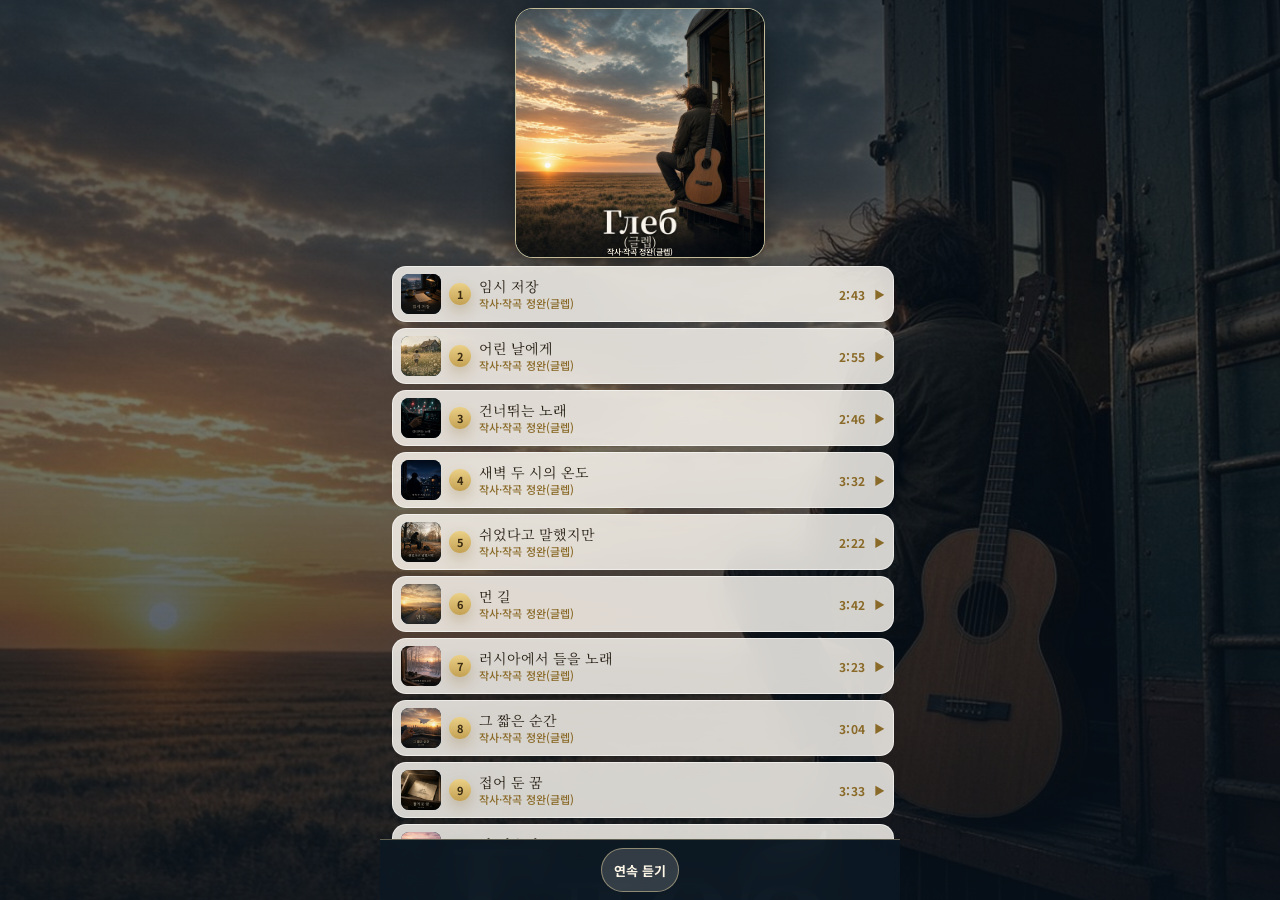
==== songs.html @ 24383b7c "재생을 시작하면 고정 표지가 1.5배로 커지게 함 곡을 누르면 표지와 그 위의 만든 이 글자가 함께 커지고, 멈추면 원래 크기로 돌아간다. 화면 폭의 92%를 넘지 않으며 목록은 " ====
<!DOCTYPE html>
<html lang="ko">
<head>
<meta charset="UTF-8">
<meta name="viewport" content="width=device-width, initial-scale=1.0, viewport-fit=cover">
<link rel="manifest" href="manifest.webmanifest?v=3">
<meta name="theme-color" content="#12344A">
<link rel="icon" href="favicon.ico?v=3" sizes="any">
<link rel="icon" type="image/png" sizes="32x32" href="favicon-32.png?v=3">
<link rel="apple-touch-icon" sizes="180x180" href="apple-touch-icon.png?v=3">
<meta name="apple-mobile-web-app-capable" content="yes">
<meta name="apple-mobile-web-app-status-bar-style" content="black">
<meta name="apple-mobile-web-app-title" content="글렙 노래">
<title>글렙의 노래</title>
<link rel="preconnect" href="https://fonts.googleapis.com">
<link rel="preconnect" href="https://fonts.gstatic.com" crossorigin>
<link href="https://fonts.googleapis.com/css2?family=Playfair+Display:ital,wght@0,500;1,400&family=Noto+Serif+KR:wght@500;600&family=Noto+Sans+KR:wght@400;500;700&family=PT+Serif:ital,wght@0,400;0,700;1,400&display=swap" rel="stylesheet">
<link rel="stylesheet" href="styles.css">
</head>
<body class="songs">
<div class="app">
  <section class="stage" id="stage">
    <div class="stage-art">
      <img id="stageArt" src="covers/album.jpg" alt="글렙의 노래 표지">
      <p class="stage-credit" id="stageCredit">작사·작곡 정완(글렙)</p>
    </div>
  </section>
  <div class="list-pane">
    <div class="list-scroll" id="listScroll">
      <div id="songList" class="song-list"></div>
    </div>
    <div class="list-track" id="listTrack" aria-hidden="true"><div class="list-thumb" id="listThumb"></div></div>
  </div>
  <div class="dock" id="dock">
  <div class="dock-inner">
    <div class="dock-row">
      <img class="dock-art" id="dockArt" alt="">
      <p class="dock-title" id="dockTitle"></p>
    </div>
    <p class="playall-status" id="playAllStatus" aria-live="polite"></p>
    <label class="times"><span id="timeNow">0:00</span><span id="timeTotal">0:00</span></label>
    <input class="seek" id="seek" type="range" min="0" max="1000" value="0" aria-label="재생 위치">
    <div class="transport">
      <button type="button" id="playPrev">이전</button>
      <button type="button" id="playPause">일시정지</button>
      <button type="button" id="playNext">다음</button>
      <button type="button" id="playAll" aria-pressed="false"><span id="playAllLabel">연속 듣기</span></button>
    </div>
  </div>
</div>
</div>
<audio id="player" preload="auto" playsinline></audio>
<script src="songs.js"></script>
<script>
const root = document.getElementById("songList");
const player = document.getElementById("player");
const playAll = document.getElementById("playAll");
const playAllLabel = document.getElementById("playAllLabel");
const playAllStatus = document.getElementById("playAllStatus");
const playPrev = document.getElementById("playPrev");
const playNext = document.getElementById("playNext");
const songs = (typeof SONGS !== "undefined" && Array.isArray(SONGS)) ? SONGS : [];
const FADE_MS = 900;
const GAP_MS = 3000;
const cards = [];
let playlist = false;
let cursor = -1;
let phase = "idle";
let fadeFrame = 0;
let gapTimer = 0;
let userPaused = false;

function pageHidden() {
  return document.hidden || document.visibilityState === "hidden";
}

function clearGapTimer() {
  if (gapTimer) {
    clearTimeout(gapTimer);
    gapTimer = 0;
  }
}

const listScroll = document.getElementById("listScroll");
const listTrack = document.getElementById("listTrack");
const listThumb = document.getElementById("listThumb");
let thumbDrag = null;

function revealRow(card) {
  const pane = listScroll.getBoundingClientRect();
  const row = card.getBoundingClientRect();
  if (row.top < pane.top) listScroll.scrollTop -= pane.top - row.top;
  else if (row.bottom > pane.bottom) listScroll.scrollTop += row.bottom - pane.bottom;
  updateListThumb();
}

function updateListThumb() {
  const trackH = listTrack.clientHeight;
  const scrollH = listScroll.scrollHeight;
  const viewH = listScroll.clientHeight;
  if (trackH <= 0) return;
  if (scrollH <= viewH + 1) {
    listThumb.style.height = trackH + "px";
    listThumb.style.transform = "translateY(0)";
    return;
  }
  const thumbH = Math.max(22, Math.round(trackH * viewH / scrollH));
  const maxTop = Math.max(0, trackH - thumbH);
  const top = maxTop * (listScroll.scrollTop / (scrollH - viewH));
  listThumb.style.height = thumbH + "px";
  listThumb.style.transform = "translateY(" + top + "px)";
}

function queueThumb() {
  requestAnimationFrame(updateListThumb);
}

function scrollFromPointer(e) {
  const track = listTrack.getBoundingClientRect();
  const thumbH = listThumb.getBoundingClientRect().height;
  const maxTop = Math.max(1, track.height - thumbH);
  const y = e.clientY - track.top - thumbDrag.offset;
  const ratio = Math.min(1, Math.max(0, y / maxTop));
  listScroll.scrollTop = ratio * (listScroll.scrollHeight - listScroll.clientHeight);
}

listScroll.addEventListener("scroll", updateListThumb, { passive: true });
window.addEventListener("resize", updateListThumb);
if (window.ResizeObserver) new ResizeObserver(updateListThumb).observe(listScroll);
listTrack.addEventListener("pointerdown", (e) => {
  const thumb = listThumb.getBoundingClientRect();
  const onThumb = e.clientY >= thumb.top && e.clientY <= thumb.bottom;
  thumbDrag = { offset: onThumb ? e.clientY - thumb.top : thumb.height / 2 };
  listTrack.setPointerCapture(e.pointerId);
  scrollFromPointer(e);
});
listTrack.addEventListener("pointermove", (e) => {
  if (thumbDrag) scrollFromPointer(e);
});
listTrack.addEventListener("pointerup", () => { thumbDrag = null; });
listTrack.addEventListener("pointercancel", () => { thumbDrag = null; });

function showCover(card) {
  const art = document.getElementById("stageArt");
  const dockArt = document.getElementById("dockArt");
  if (!card) {
    document.body.classList.remove("playing");
    if (art.getAttribute("src") !== "covers/album.jpg") art.src = "covers/album.jpg";
    art.alt = "글렙의 노래 표지";
    dockArt.removeAttribute("src");
    document.getElementById("dockTitle").textContent = "";
    document.getElementById("stageCredit").textContent = (typeof DEFAULT_CREDIT === "string" && DEFAULT_CREDIT) ? DEFAULT_CREDIT : "작사·작곡 정완(글렙)";
    queueThumb();
    return;
  }
  document.body.classList.add("playing");
  if (art.getAttribute("src") !== card.dataset.cover) {
    art.src = card.dataset.cover;
    dockArt.src = card.dataset.cover;
  }
  art.alt = card.dataset.title + " 표지";
  dockArt.alt = "";
  document.getElementById("dockTitle").textContent = card.dataset.title;
  document.getElementById("stageCredit").textContent = card.dataset.credit || "";
  queueThumb();
}

function setCurrent(card) {
  cards.forEach((item) => {
    const on = item === card;
    item.classList.toggle("current", on);
    const cue = item.querySelector(".song-cue");
    cue.textContent = on ? "❚❚" : "▶";
    if (on) item.setAttribute("aria-current", "true");
    else item.removeAttribute("aria-current");
  });
  showCover(card);
}

function updateTransport() {
  const pauseBtn = document.getElementById("playPause");
  if (pauseBtn) pauseBtn.textContent = player.paused ? "재생" : "일시정지";
  if (!playlist || cursor < 0) {
    playAllLabel.textContent = "연속 듣기";
    playAll.setAttribute("aria-pressed", "false");
    if (cursor < 0 && playAllStatus.textContent !== "끝까지 들었습니다") playAllStatus.textContent = "";
    playPrev.disabled = true;
    playNext.disabled = true;
    return;
  }
  playAllLabel.textContent = "정지";
  playAll.setAttribute("aria-pressed", "true");
  playAllStatus.textContent = phase === "gap" ? "쉬는 중" : "";
  playPrev.disabled = cursor <= 0;
  playNext.disabled = cursor >= cards.length - 1;
}

function artworkUrl(path) {
  return new URL(path, location.href).href;
}

function updateSession() {
  if (!("mediaSession" in navigator) || typeof MediaMetadata === "undefined") return;
  const card = cursor >= 0 ? cards[cursor] : null;
  if (!card) {
    navigator.mediaSession.metadata = null;
    navigator.mediaSession.playbackState = "none";
    return;
  }
  navigator.mediaSession.metadata = new MediaMetadata({
    title: card.dataset.title,
    artist: "정완(글렙)",
    album: "글렙의 노래",
    artwork: [
      { src: artworkUrl(card.dataset.cover), sizes: "1024x1024", type: "image/jpeg" },
    ],
  });
  navigator.mediaSession.playbackState = player.paused ? "paused" : "playing";
  if (phase === "song" && Number.isFinite(player.duration) && player.duration > 0) {
    try {
      navigator.mediaSession.setPositionState({
        duration: player.duration,
        playbackRate: player.playbackRate || 1,
        position: Math.min(player.currentTime || 0, player.duration),
      });
    } catch (e) {}
  }
}

function fadeIn() {
  cancelAnimationFrame(fadeFrame);
  player.volume = 1;
  if (pageHidden()) return;
  const start = performance.now();
  const step = (now) => {
    if (pageHidden()) {
      player.volume = 1;
      return;
    }
    const t = (now - start) / FADE_MS;
    if (!(t >= 0) || t >= 1) {
      player.volume = 1;
      return;
    }
    player.volume = t;
    fadeFrame = requestAnimationFrame(step);
  };
  fadeFrame = requestAnimationFrame(step);
}

function stopPlayback() {
  clearGapTimer();
  cancelAnimationFrame(fadeFrame);
  phase = "idle";
  playlist = false;
  cursor = -1;
  player.pause();
  player.removeAttribute("src");
  setCurrent(null);
  updateTransport();
  updateSession();
}

function finishPlaylist() {
  clearGapTimer();
  cancelAnimationFrame(fadeFrame);
  phase = "idle";
  playlist = false;
  player.pause();
  player.removeAttribute("src");
  setCurrent(null);
  playAllLabel.textContent = "연속 듣기";
  playAll.setAttribute("aria-pressed", "false");
  playAllStatus.textContent = "끝까지 들었습니다";
  playPrev.disabled = true;
  playNext.disabled = true;
  cursor = -1;
  updateSession();
}

function playAudio() {
  const pending = player.play();
  const after = (failed) => {
    updateTransport();
    updateSession();
    if (failed && playlist && cursor >= 0 && cards[cursor]) {
      playAllStatus.textContent = (cursor + 1) + " / " + cards.length + " · " + cards[cursor].dataset.title + " · 재생되지 않았습니다";
    }
  };
  const retry = () => {
    const again = player.play();
    if (again && typeof again.then === "function") {
      again.then(() => after(false)).catch(() => after(true));
    } else {
      after(!again);
    }
  };
  if (pending && typeof pending.then === "function") {
    pending.then(() => after(false)).catch(retry);
  } else {
    after(false);
  }
}

function startSong(index, fade) {
  clearGapTimer();
  if (index < 0 || index >= cards.length) {
    finishPlaylist();
    return;
  }
  playlist = true;
  userPaused = false;
  cursor = index;
  phase = "song";
  cancelAnimationFrame(fadeFrame);
  player.volume = 1;
  player.src = cards[index].dataset.audio;
  playAudio();
  if (fade && !pageHidden()) fadeIn();
  setCurrent(cards[index]);
  updateTransport();
  updateSession();
  if (!pageHidden()) revealRow(cards[index]);
}

function scheduleNext() {
  clearGapTimer();
  if (!playlist || cursor + 1 >= cards.length) {
    finishPlaylist();
    return;
  }
  if (pageHidden()) {
    startSong(cursor + 1, false);
    return;
  }
  phase = "gap";
  updateTransport();
  updateSession();
  gapTimer = setTimeout(() => {
    gapTimer = 0;
    if (phase !== "gap" || !playlist) return;
    startSong(cursor + 1, true);
  }, GAP_MS);
}

player.addEventListener("ended", () => {
  if (phase !== "song") return;
  scheduleNext();
});
document.addEventListener("visibilitychange", () => {
  if (!playlist || phase !== "gap") return;
  clearGapTimer();
  startSong(cursor + 1, !pageHidden());
});
player.addEventListener("play", updateSession);
player.addEventListener("pause", updateSession);
player.addEventListener("timeupdate", () => {
  if (phase === "song") updateSession();
});

if ("mediaSession" in navigator) {
  const bind = (name, fn) => {
    try { navigator.mediaSession.setActionHandler(name, fn); } catch (e) {}
  };
  bind("play", () => {
    userPaused = false;
    playAudio();
  });
  bind("pause", () => {
    userPaused = true;
    player.pause();
    updateSession();
  });
  bind("previoustrack", () => {
    if (cursor > 0) startSong(cursor - 1, false);
    else if (cursor === 0) startSong(0, false);
  });
  bind("nexttrack", () => {
    if (cursor + 1 < cards.length) startSong(cursor + 1, false);
  });
}

if (!songs.length) {
  const empty = document.createElement("p");
  empty.className = "song-empty";
  empty.textContent = "아직 등록된 노래가 없습니다.";
  root.appendChild(empty);
  playAll.disabled = true;
} else {
  let shown = 0;
  songs.forEach((song) => {
    const title = song && song.title ? String(song.title) : "";
    const audio = song && typeof song.audio === "string" ? song.audio.trim() : "";
    const cover = song && typeof song.cover === "string" ? song.cover.trim() : "";
    const duration = song && song.duration ? String(song.duration) : "";
    const credit = (song && song.credit ? String(song.credit) : (typeof DEFAULT_CREDIT === "string" ? DEFAULT_CREDIT : "")).trim();
    if (!title || !audio) return;
    shown += 1;

    const card = document.createElement("article");
    card.className = "song-card";
    card.dataset.audio = audio;
    card.dataset.cover = cover;
    card.dataset.title = title;
    card.dataset.credit = credit;

    const button = document.createElement("button");
    button.type = "button";
    button.className = "song-item";

    const thumb = document.createElement("img");
    thumb.className = "song-thumb";
    thumb.alt = "";
    thumb.src = cover;

    const num = document.createElement("span");
    num.className = "song-num";
    num.textContent = String(shown);

    const name = document.createElement("span");
    name.className = "song-title";
    const nameText = document.createElement("span");
    nameText.className = "song-name";
    nameText.textContent = title;
    name.append(nameText);
    if (credit) {
      const creditEl = document.createElement("span");
      creditEl.className = "song-credit";
      creditEl.textContent = credit;
      name.append(creditEl);
    }
    const live = document.createElement("span");
    live.className = "song-live";
    live.textContent = "재생 중";
    live.hidden = true;
    name.append(live);
    button.append(thumb, num, name);
    if (duration) {
      const dur = document.createElement("span");
      dur.className = "song-dur";
      dur.textContent = duration;
      button.append(dur);
    }
    const cue = document.createElement("span");
    cue.className = "song-cue";
    cue.setAttribute("aria-hidden", "true");
    cue.textContent = "▶";
    button.append(cue);

    button.addEventListener("click", () => {
      const index = cards.indexOf(card);
      if (playlist && cursor === index) {
        stopPlayback();
        return;
      }
      startSong(index, false);
    });

    card.append(button);
    cards.push(card);
    root.appendChild(card);
  });
  if (!cards.length) playAll.disabled = true;
}

playAll.addEventListener("click", () => {
  if (playlist) stopPlayback();
  else startSong(0, false);
});
playPrev.addEventListener("click", () => {
  if (cursor > 0) startSong(cursor - 1, false);
});
playNext.addEventListener("click", () => {
  if (cursor + 1 < cards.length) startSong(cursor + 1, false);
});
const playPause = document.getElementById("playPause");
const seek = document.getElementById("seek");
const timeNow = document.getElementById("timeNow");
const timeTotal = document.getElementById("timeTotal");
let seeking = false;
function fmt(sec) {
  if (!Number.isFinite(sec) || sec < 0) sec = 0;
  const m = Math.floor(sec / 60);
  const s = Math.floor(sec % 60);
  return m + ":" + String(s).padStart(2, "0");
}
playPause.addEventListener("click", () => {
  if (cursor < 0) return;
  if (userPaused || (player.paused && phase === "song")) {
    userPaused = false;
    if (phase === "gap") scheduleNext();
    else playAudio();
    return;
  }
  userPaused = true;
  clearGapTimer();
  if (phase === "song") player.pause();
  updateSession();
  updateTransport();
});
seek.addEventListener("pointerdown", () => { seeking = true; });
seek.addEventListener("pointerup", () => { seeking = false; });
seek.addEventListener("change", () => {
  seeking = false;
  if (phase !== "song" || !Number.isFinite(player.duration)) return;
  player.currentTime = (Number(seek.value) / 1000) * player.duration;
});
player.addEventListener("timeupdate", () => {
  if (phase !== "song" || !Number.isFinite(player.duration) || player.duration <= 0) return;
  timeNow.textContent = fmt(player.currentTime);
  timeTotal.textContent = fmt(player.duration);
  if (!seeking) seek.value = String(Math.round((player.currentTime / player.duration) * 1000));
});
queueThumb();
</script>
<script>
if ("serviceWorker" in navigator) {
  var manifest = document.querySelector('link[rel="manifest"]');
  if (manifest) navigator.serviceWorker.register(new URL("sw.js", manifest.href));
}
</script>
</body>
</html>
---- styles.css ----
*{box-sizing:border-box}
html,body{margin:0;padding:0}
body{
  min-height:100vh;
  font-family:"Noto Sans KR",sans-serif;
  color:#2a2318;
  background:#12344a url("ocean-bg.jpg") center top / cover no-repeat fixed;
}
body:before{
  content:"";position:fixed;inset:0;pointer-events:none;
  background:linear-gradient(180deg,rgba(8,18,28,.18) 0%,rgba(8,18,28,.08) 28%,rgba(8,18,28,.28) 100%);
}
.wrap{max-width:430px;margin:0 auto;padding:34px 14px 48px;position:relative}
.hero{text-align:center;margin-bottom:22px}
.mono{
  width:72px;height:72px;margin:0 auto 14px;border-radius:50%;
  display:flex;align-items:center;justify-content:center;
  font-family:"Playfair Display",serif;font-size:34px;color:#fff8e8;
  background:rgba(255,255,255,.16);
  border:1px solid rgba(232,213,163,.85);
  box-shadow:0 0 0 5px rgba(255,255,255,.08),0 10px 28px rgba(0,0,0,.18);
  backdrop-filter:blur(10px);-webkit-backdrop-filter:blur(10px);
}
.eyebrow{letter-spacing:.32em;font-size:10px;color:#fff4d6;text-transform:uppercase;margin-bottom:10px;text-shadow:0 1px 8px rgba(0,0,0,.35)}
h1{
  font-family:"Noto Serif KR",serif;font-weight:600;font-size:30px;
  margin:0;letter-spacing:.04em;line-height:1.4;color:#fff;
  text-shadow:0 2px 18px rgba(0,0,0,.35);word-break:keep-all;
}
.sub{
  font-family:"Playfair Display",serif;font-style:italic;
  color:#ffe7b0;font-size:16px;margin-top:8px;
  text-shadow:0 2px 12px rgba(0,0,0,.35);
}
.player{
  display:flex;align-items:center;gap:10px;
  background:rgba(255,252,246,.42);
  border:1px solid rgba(255,255,255,.55);
  backdrop-filter:blur(16px);-webkit-backdrop-filter:blur(16px);
  border-radius:18px;padding:12px 14px;margin:0 0 14px;
  box-shadow:0 10px 30px rgba(0,0,0,.12);
}
.player .now{flex:1;min-width:0}
.player .lbl{font-size:11px;letter-spacing:.12em;color:#6d5a36;font-weight:600}
.player .ttl{font-family:"Noto Serif KR",serif;font-size:15px;margin-top:2px;white-space:nowrap;overflow:hidden;text-overflow:ellipsis}
.dot{width:40px;height:40px;border-radius:50%;border:0;background:linear-gradient(180deg,#ead087,#c4a153);color:#3a2b12;font-size:16px;box-shadow:0 6px 14px rgba(141,106,40,.28)}
.row{
  display:flex;align-items:center;gap:8px;
  background:rgba(255,252,246,.5);
  border:1px solid rgba(255,255,255,.58);
  backdrop-filter:blur(16px);-webkit-backdrop-filter:blur(16px);
  border-radius:18px;padding:12px 10px 12px 14px;margin:10px 0;
  box-shadow:0 10px 26px rgba(0,0,0,.12);
}
.review{flex:1;min-width:0;text-decoration:none;color:#2a2318}
.date{font-size:11px;letter-spacing:.14em;color:#8a6a28;font-weight:700;margin-bottom:4px}
.title{font-family:"Noto Serif KR",serif;font-size:16px;line-height:1.4;word-break:keep-all}
.keys{font-family:"PT Serif","Noto Serif",serif;font-size:12px;color:#5c5346;margin-top:5px;line-height:1.45;
  display:-webkit-box;-webkit-line-clamp:2;-webkit-box-orient:vertical;overflow:hidden}
.acts{display:flex;flex-direction:row;gap:6px;flex-shrink:0}
.acts a,.acts button{
  appearance:none;text-decoration:none;white-space:nowrap;
  border-radius:999px;padding:11px 12px;font-size:13px;font-weight:700;
  font-family:"Noto Sans KR",sans-serif;border:1px solid rgba(180,138,60,.45);
}
.play{background:linear-gradient(180deg,#ead087,#c4a153);color:#3a2b12}
.pdf{background:rgba(255,255,255,.55);color:#8d6a28}

.modes{display:flex;flex-wrap:wrap;gap:6px;align-items:center;margin:0 0 8px;padding:0 2px}
.modes button{
  appearance:none;border-radius:999px;padding:8px 11px;font-size:12px;font-weight:700;
  font-family:"Noto Sans KR",sans-serif;border:1px solid rgba(255,255,255,.55);
  background:rgba(255,252,246,.42);color:#3a2b12;
  backdrop-filter:blur(12px);-webkit-backdrop-filter:blur(12px)
}
.modes button.on{background:linear-gradient(180deg,#ead087,#c4a153);border-color:rgba(180,138,60,.45)}
audio{display:none}
body.songs{
  height:100vh;
  height:100dvh;
  overflow:hidden;
  background:#12344a url("covers/album.jpg") center center / cover no-repeat fixed;
  color:#fff8e8;
}
body.songs:before{
  background:linear-gradient(180deg,rgba(8,18,28,.72) 0%,rgba(8,18,28,.55) 42%,rgba(8,18,28,.78) 100%);
}
body.songs .app{
  height:100%;
  max-width:480px;
  margin:0 auto;
  display:flex;
  flex-direction:column;
  min-height:0;
  padding-top:env(safe-area-inset-top,0px);
}
body.songs .playall-status{margin:2px 0 0;text-align:center;color:#ffe7b0;font-size:12px;text-shadow:0 1px 6px rgba(0,0,0,.45)}
body.songs .playall-status:empty{display:none;margin:0}
body.songs .stage{flex:none;margin:8px 0 8px}
body.songs .stage-art{
  position:relative;container-type:inline-size;
  width:min(68vw,250px);
  width:min(68vw,250px,calc(100dvh - 340px));
  aspect-ratio:1;margin:0 auto;border-radius:18px;overflow:hidden;
  background:#12344a;border:1px solid rgba(255,232,176,.75);
  box-shadow:0 14px 30px rgba(0,0,0,.35);
  transition:width .48s ease;
}
body.songs.playing .stage-art{
  width:min(92vw,375px);
  width:min(92vw,375px,calc(1.5 * (100dvh - 340px)));
}
@media (prefers-reduced-motion:reduce){
  body.songs .stage-art{transition:none}
}
body.songs .stage-art img{display:block;width:100%;height:100%;object-fit:contain;background:#12344a}
body.songs .stage-credit{
  position:absolute;left:0;right:0;bottom:0.45%;margin:0;padding:0 6%;
  text-align:center;font-family:"Noto Sans KR",sans-serif;font-weight:500;line-height:1;
  font-size:clamp(8px,3.05cqw,11px);color:#fff8e8;letter-spacing:.01em;
  text-shadow:0 1px 2px rgba(0,0,0,.9),0 0 8px rgba(0,0,0,.65);
  pointer-events:none;
}
body.songs .stage-tools{display:flex;justify-content:center}
body.songs .stage-tools button,.dock button,.times{font-family:"Noto Sans KR",sans-serif}
body.songs .textbtn{
  appearance:none;border:0;background:transparent;color:#ffe7b0;font-weight:700;font-size:13px;min-height:44px;padding:8px 12px;
}
body.songs .list-pane{position:relative;flex:1;min-height:0}
body.songs .list-scroll{
  height:100%;overflow-x:hidden;overflow-y:auto;
  padding:0 16px 8px 12px;
  scrollbar-width:none;
}
body.songs .list-scroll::-webkit-scrollbar{width:0;height:0}
body.songs .list-track{
  position:absolute;top:4px;right:4px;bottom:4px;width:4px;border-radius:99px;
  background:rgba(255,248,232,.18);touch-action:none;
}
body.songs .list-thumb{
  position:absolute;left:0;right:0;top:0;width:4px;border-radius:99px;
  background:linear-gradient(180deg,#ead087,#c4a153);
  box-shadow:0 0 0 1px rgba(58,43,18,.18);
}
body.songs .dock{
  position:relative;flex:none;z-index:5;
  padding:8px 12px calc(8px + env(safe-area-inset-bottom,0px));
  background:rgba(12,24,36,.88);
  border-top:1px solid rgba(255,232,176,.35);
  backdrop-filter:blur(16px);-webkit-backdrop-filter:blur(16px);
}
body.songs .dock[hidden]{display:none}
body.songs .dock-inner{max-width:480px;margin:0 auto}
body.songs .dock-row{display:flex;align-items:center;gap:8px}
body.songs .dock-art{width:40px;height:40px;border-radius:8px;object-fit:contain;background:#12344a;flex-shrink:0}
body.songs .dock-title{flex:1;min-width:0;margin:0;font-size:14px;font-weight:700;white-space:nowrap;overflow:hidden;text-overflow:ellipsis}
body.songs .times{display:flex;justify-content:space-between;font-size:11px;color:#ffe7b0;margin-top:4px}
body.songs .seek{width:100%;margin:2px 0 0;accent-color:#e0b85a;height:28px}
body.songs .transport{display:flex;justify-content:center;gap:8px}
body.songs .transport button{
  appearance:none;min-height:44px;min-width:64px;padding:8px 12px;border-radius:999px;
  border:1px solid rgba(255,232,176,.45);background:rgba(255,252,246,.16);color:#fff8e8;
  font-family:"Noto Sans KR",sans-serif;font-size:13px;font-weight:700;
}
body.songs .transport button:disabled{opacity:.4}
body.songs #playAll[aria-pressed="true"]{background:linear-gradient(180deg,#ead087,#c4a153);color:#3a2b12}
body.songs:not(.playing) .dock-row,
body.songs:not(.playing) .times,
body.songs:not(.playing) .seek,
body.songs:not(.playing) #playPrev,
body.songs:not(.playing) #playPause,
body.songs:not(.playing) #playNext{display:none}
body.songs .song-list{display:flex;flex-direction:column;gap:6px}
body.songs .song-card{margin:0;background:transparent;border:0;box-shadow:none}
body.songs .song-item{
  width:100%;min-height:56px;height:auto;padding:6px 8px;gap:8px;border-radius:14px;
  background:rgba(255,252,246,.82);color:#2a2318;
  border:1px solid rgba(255,255,255,.55);
}
body.songs .song-thumb{width:40px;height:40px;border-radius:8px;object-fit:contain;background:#12344a;flex-shrink:0}
body.songs .song-title{font-size:14px;line-height:1.25;gap:0}
body.songs .song-name{display:block;width:100%;white-space:nowrap;overflow:hidden;text-overflow:ellipsis}
body.songs .song-credit{font-size:11px}
body.songs .song-dur{font-size:12px}
body.songs .song-num{width:22px;height:22px;font-size:11px}
body.songs .song-live{display:none}
body.songs .song-card.current .song-item{box-shadow:inset 0 0 0 1.5px rgba(196,161,83,.9)}
body.songs .song-cue{font-size:11px}
body.songs audio#player{
  display:block;position:fixed;width:1px;height:1px;opacity:0;pointer-events:none
}
@media (min-width:900px){
  body.songs .app{max-width:520px}
  body.songs .list-scroll{
    scrollbar-width:thin;
    scrollbar-color:#e0b85a rgba(255,248,232,.16);
    padding-right:6px;
  }
  body.songs .list-scroll::-webkit-scrollbar{width:8px;height:8px}
  body.songs .list-scroll::-webkit-scrollbar-track{background:rgba(255,248,232,.16);border-radius:99px}
  body.songs .list-scroll::-webkit-scrollbar-thumb{background:linear-gradient(180deg,#ead087,#c4a153);border-radius:99px}
  body.songs .list-track{display:none}
}
.play.on{box-shadow:0 0 0 2px rgba(196,161,83,.45)}
body.lesson .wrap{max-width:680px}
.back{display:inline-block;color:#fff8e8;text-decoration:none;font-weight:700;margin:0 0 12px;
  text-shadow:0 1px 8px rgba(0,0,0,.35)}
body.lesson h1{font-size:24px;text-align:left;margin:8px 0 14px}
.card{
  background:rgba(255,252,246,.62);border:1px solid rgba(255,255,255,.58);
  backdrop-filter:blur(16px);-webkit-backdrop-filter:blur(16px);
  border-radius:16px;padding:14px;margin:10px 0;box-shadow:0 10px 26px rgba(0,0,0,.12)
}
.card h3{margin:0 0 8px;font-size:16px;color:#8a6a28;font-family:"Noto Serif KR",serif}
.r{display:flex;justify-content:space-between;gap:8px;padding:6px 0;border-bottom:1px solid rgba(180,138,60,.18)}
.r:last-child{border:0}
.ru{font-family:"PT Serif","Noto Serif",serif;font-weight:700;font-size:17px}
.ko{color:#5c5346;font-size:14px;word-break:keep-all}
.pt{font-size:13px;background:rgba(234,208,135,.28);border-radius:8px;padding:8px;margin:8px 0 0;word-break:keep-all}
table{width:100%;border-collapse:collapse;font-size:14px;background:rgba(255,255,255,.25);border-radius:10px;overflow:hidden}
td,th{border:1px solid rgba(180,138,60,.22);padding:6px;word-break:keep-all}
th{background:rgba(234,208,135,.35);color:#8a6a28}
.bar{position:sticky;top:0;z-index:2;padding:6px 0}
.bar button{
  background:linear-gradient(180deg,#ead087,#c4a153);color:#3a2b12;border:0;
  border-radius:999px;padding:9px 15px;font-size:15px;font-weight:700;
  font-family:"Noto Sans KR",sans-serif
}
body.quiz .ru{background:rgba(180,138,60,.28);color:transparent;border-radius:6px;cursor:pointer}
body.quiz .ru.show{background:none;color:inherit}

body.home .hero{margin-bottom:28px}
body.home h1{font-size:42px;letter-spacing:.12em}
body.home .sub{font-family:"Noto Serif KR",serif;font-style:normal;font-weight:500;font-size:15px;letter-spacing:.08em}
.doors{display:flex;flex-direction:column;gap:16px}
.door{
  position:relative;overflow:hidden;
  display:flex;align-items:center;gap:14px;
  min-height:108px;padding:20px 18px;
  text-decoration:none;color:#3a2b12;
  border-radius:24px;
  border:1.5px solid rgba(255,232,176,.92);
  background:
    linear-gradient(165deg,rgba(255,250,236,.78) 0%,rgba(255,243,210,.46) 48%,rgba(214,176,96,.34) 100%);
  backdrop-filter:blur(18px);-webkit-backdrop-filter:blur(18px);
  box-shadow:
    inset 0 1px 0 rgba(255,255,255,.8),
    0 16px 36px rgba(0,0,0,.22),
    0 0 28px rgba(234,196,110,.42);
  animation:doorGlow 3.6s ease-in-out infinite;
}
.door:nth-child(2){animation-delay:1.2s}
.door:active{transform:scale(.985)}
.door:focus-visible{outline:2px solid #fff4d2;outline-offset:3px}
.door-mark{
  width:62px;height:62px;border-radius:50%;flex-shrink:0;
  display:flex;align-items:center;justify-content:center;
  font-family:"Playfair Display","Noto Serif KR",serif;
  font-size:30px;line-height:1;color:#3a2b12;
  background:linear-gradient(180deg,#fff3c9 0%,#e7c56a 52%,#b8893a 100%);
  box-shadow:inset 0 1px 0 rgba(255,255,255,.85),0 8px 18px rgba(141,106,40,.38);
}
.door-label{
  flex:1;min-width:0;
  font-family:"Noto Serif KR",serif;font-weight:600;
  font-size:26px;letter-spacing:.02em;line-height:1.25;
  word-break:keep-all;
}
.door-go{font-size:32px;line-height:1;color:#8a6a28;font-weight:500;flex-shrink:0}
.door::after{
  content:"";position:absolute;inset:0;pointer-events:none;
  background:linear-gradient(110deg,transparent 32%,rgba(255,255,255,.48) 50%,transparent 68%);
  transform:translateX(-130%);
  animation:doorSheen 4.8s ease-in-out infinite;
}
.door:nth-child(2)::after{animation-delay:1.8s}
@keyframes doorGlow{
  0%,100%{box-shadow:inset 0 1px 0 rgba(255,255,255,.8),0 16px 36px rgba(0,0,0,.22),0 0 18px rgba(234,196,110,.28)}
  50%{box-shadow:inset 0 1px 0 rgba(255,255,255,.9),0 18px 40px rgba(0,0,0,.26),0 0 36px rgba(255,214,120,.62)}
}
@keyframes doorSheen{
  0%,42%{transform:translateX(-130%)}
  72%,100%{transform:translateX(130%)}
}
@media (max-width:360px){
  body.home h1{font-size:36px}
  .door{min-height:96px;padding:16px 14px;gap:12px}
  .door-mark{width:52px;height:52px;font-size:26px}
  .door-label{font-size:22px}
}
@media (prefers-reduced-motion:reduce){
  .door,.door::after{animation:none}
  .door::after{display:none}
}

body.songs h1{font-size:22px;text-align:center;margin:0}
.artist{
  position:relative;width:min(100%,520px);margin:0 auto 18px;aspect-ratio:1;
  border-radius:22px;overflow:hidden;background:#12344A;
  border:1.5px solid rgba(255,232,176,.72);
  box-shadow:0 16px 36px rgba(0,0,0,.28), inset 0 1px 0 rgba(255,255,255,.28);
}
.artist img{
  position:absolute;inset:0;width:100%;height:100%;
  object-fit:contain;object-position:center;
  opacity:0;transition:opacity 1.4s ease;
}
.artist img.is-on{opacity:1}
@media (prefers-reduced-motion:reduce){
  .artist img{transition:none}
  .artist img:nth-child(2){display:none}
  .artist img:first-child{opacity:1}
}
.song-lead{
  margin:0 0 14px;color:#ffe7b0;font-size:13px;font-weight:500;
  text-shadow:0 1px 8px rgba(0,0,0,.35);
}
.playall{
  width:100%;margin:2px 0 18px;min-height:84px;padding:14px 16px;
  display:flex;align-items:center;justify-content:center;gap:12px;
  border-radius:22px;cursor:pointer;
  border:1.5px solid rgba(255,232,176,.92);
  background:linear-gradient(165deg,rgba(255,250,236,.84) 0%,rgba(255,243,210,.5) 48%,rgba(214,176,96,.4) 100%);
  color:#3a2b12;
  font-family:"Noto Serif KR",serif;font-size:24px;font-weight:600;letter-spacing:.02em;
  box-shadow:inset 0 1px 0 rgba(255,255,255,.85),0 14px 32px rgba(0,0,0,.22),0 0 26px rgba(234,196,110,.42);
}
.playall:focus-visible{outline:2px solid #fff4d2;outline-offset:3px}
.playall:disabled{opacity:.55;cursor:default}
.playall-mark{
  width:48px;height:48px;border-radius:50%;flex-shrink:0;
  display:flex;align-items:center;justify-content:center;
  font-family:"Playfair Display",serif;font-size:24px;color:#3a2b12;
  background:linear-gradient(180deg,#fff3c9 0%,#e7c56a 52%,#b8893a 100%);
  box-shadow:inset 0 1px 0 rgba(255,255,255,.85),0 6px 14px rgba(141,106,40,.35);
}
.playall-bar{
  display:flex;align-items:center;gap:8px;
  margin:0 0 14px;padding:8px;
  background:rgba(255,252,246,.55);
  border:1px solid rgba(255,255,255,.62);
  backdrop-filter:blur(16px);-webkit-backdrop-filter:blur(16px);
  border-radius:16px;
  box-shadow:0 8px 22px rgba(0,0,0,.12);
}
.playall-bar[hidden]{display:none}
.playall-bar button{
  appearance:none;flex-shrink:0;border-radius:999px;padding:10px 12px;
  font-family:"Noto Sans KR",sans-serif;font-size:13px;font-weight:700;color:#3a2b12;
  border:1px solid rgba(180,138,60,.45);
  background:linear-gradient(180deg,#ead087,#c4a153);
}
.playall-bar button:disabled{opacity:.4}
.playall-bar button:focus-visible{outline:2px solid #fff4d2;outline-offset:2px}
.playall-status{
  flex:1;min-width:0;margin:0;text-align:center;
  color:#3a2b12;font-size:13px;font-weight:700;line-height:1.35;
  word-break:keep-all;
}
.song-card.current{
  box-shadow:0 12px 30px rgba(0,0,0,.18),0 0 0 2px rgba(232,201,120,.95),0 0 22px rgba(234,196,110,.55);
}
.song-live{
  border-radius:999px;padding:2px 7px;
  background:rgba(234,208,135,.55);color:#6d5318;
  font-family:"Noto Sans KR",sans-serif;font-size:11px;font-weight:700;line-height:1.4;
}
.song-live[hidden]{display:none}
@media (max-width:360px){
  .playall{min-height:74px;font-size:21px}
  .playall-mark{width:42px;height:42px;font-size:22px}
  .playall-bar button{padding:10px 8px;font-size:12px}
}
.song-list{display:flex;flex-direction:column;gap:12px}
.song-card{
  background:rgba(255,252,246,.55);
  border:1px solid rgba(255,255,255,.62);
  backdrop-filter:blur(16px);-webkit-backdrop-filter:blur(16px);
  border-radius:18px;
  box-shadow:0 10px 26px rgba(0,0,0,.14);
}
.song-card.open{
  box-shadow:0 12px 30px rgba(0,0,0,.18),0 0 0 1.5px rgba(232,201,120,.8);
}
.song-item{
  width:100%;appearance:none;border:0;background:transparent;cursor:pointer;
  display:flex;align-items:center;gap:12px;text-align:left;
  color:#2a2318;font-family:"Noto Sans KR",sans-serif;
  padding:14px 14px 8px 12px;
}
.song-item:active{transform:scale(.985)}
.song-item:focus-visible{outline:2px solid #fff4d2;outline-offset:-3px;border-radius:14px}
.song-num{
  width:40px;height:40px;border-radius:50%;flex-shrink:0;
  display:flex;align-items:center;justify-content:center;
  background:linear-gradient(180deg,#ead087,#c4a153);
  color:#3a2b12;font-weight:700;font-size:16px;
  box-shadow:0 6px 14px rgba(141,106,40,.28);
}
.song-title{
  flex:1;min-width:0;
  display:flex;flex-direction:column;align-items:flex-start;gap:2px;
  font-family:"Noto Serif KR",serif;font-size:18px;line-height:1.35;
  word-break:keep-all;
}
.song-credit{
  font-family:"Noto Sans KR",sans-serif;font-size:12px;font-weight:500;
  color:#8a6a28;letter-spacing:.01em;line-height:1.3;
}
.song-dur{flex-shrink:0;font-size:13px;font-weight:700;color:#8a6a28;letter-spacing:.04em}
.song-cue{flex-shrink:0;font-size:12px;font-weight:700;color:#8a6a28;letter-spacing:.02em}
.song-panel{padding:2px 10px 0}
.song-panel.preloading{
  display:block !important;
  position:fixed;left:0;top:0;z-index:-1;
  width:min(402px,calc(100vw - 28px));height:320px;
  opacity:0;pointer-events:none;overflow:hidden;
}
.song-frame-wrap{
  border-radius:14px;overflow:hidden;
  background:#16233a;
  box-shadow:inset 0 0 0 1px rgba(255,255,255,.28);
}
.song-frame{display:block;width:100%;height:320px;border:0;background:#16233a}
.song-empty{
  margin:0;padding:18px;
  background:rgba(255,252,246,.5);
  border:1px solid rgba(255,255,255,.58);
  border-radius:18px;
  color:#3a2b12;font-weight:600;text-align:center;
}
@media (max-width:360px){
  .song-title{font-size:16px}
  .song-frame{height:300px}
}
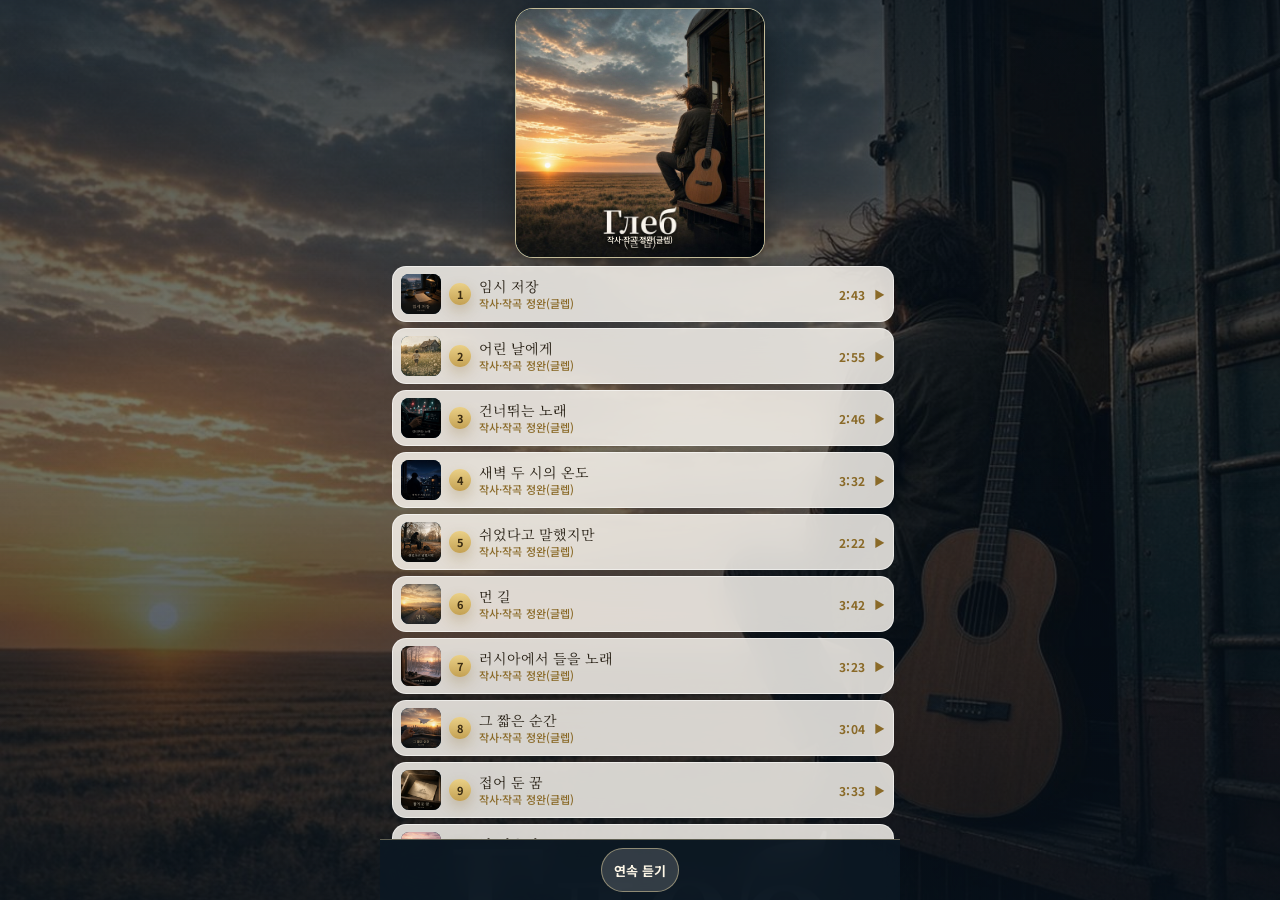
==== commit 9b0b420f: "재생 중 표지 자리에 곡 슬라이드를 시간에 맞춰 보여 줌 timings.json 순서대로 현재 시각이 지나면 사진을 바꾸고, 같은 사진이면 그대로 둔다. 글자 없는 사진 아래에는 " ====
--- a/songs.html
+++ b/songs.html
@@ -22,7 +22,12 @@
   <section class="stage" id="stage">
     <div class="stage-art">
       <img id="stageArt" src="covers/album.jpg" alt="글렙의 노래 표지">
-      <p class="stage-credit" id="stageCredit">작사·작곡 정완(글렙)</p>
+      <img class="slide" id="slideA" alt="">
+      <img class="slide" id="slideB" alt="">
+      <div class="stage-caption">
+        <p class="slide-title" id="slideTitle"></p>
+        <p class="stage-credit" id="stageCredit">작사·작곡 정완(글렙)</p>
+      </div>
     </div>
   </section>
   <div class="list-pane">
@@ -149,7 +154,9 @@
     art.alt = "글렙의 노래 표지";
     dockArt.removeAttribute("src");
     document.getElementById("dockTitle").textContent = "";
+    document.getElementById("slideTitle").textContent = "";
     document.getElementById("stageCredit").textContent = (typeof DEFAULT_CREDIT === "string" && DEFAULT_CREDIT) ? DEFAULT_CREDIT : "작사·작곡 정완(글렙)";
+    hideSlides();
     queueThumb();
     return;
   }
@@ -161,9 +168,100 @@
   art.alt = card.dataset.title + " 표지";
   dockArt.alt = "";
   document.getElementById("dockTitle").textContent = card.dataset.title;
+  document.getElementById("slideTitle").textContent = card.dataset.title;
   document.getElementById("stageCredit").textContent = card.dataset.credit || "";
+  hideSlides();
+  syncSlides();
   queueThumb();
 }
+
+let slideBook = {};
+let shownSlide = "";
+const slideA = document.getElementById("slideA");
+const slideB = document.getElementById("slideB");
+let slideOnA = false;
+
+function songSlideKey() {
+  if (cursor < 0 || !cards[cursor]) return "";
+  const file = String(cards[cursor].dataset.audio || "").split("/").pop() || "";
+  return file.replace(/\.mp3$/i, "");
+}
+
+function cuesForSong() {
+  const list = slideBook[songSlideKey()];
+  return Array.isArray(list) ? list : null;
+}
+
+function cueAt(time, cues) {
+  let pick = cues[0];
+  for (let i = 0; i < cues.length; i++) {
+    const t = Number(cues[i] && cues[i].t);
+    if (t <= time + 0.02) pick = cues[i];
+    else break;
+  }
+  return pick;
+}
+
+function preloadUpcoming(cue, cues) {
+  const start = cues.indexOf(cue);
+  for (let i = start + 1; i < cues.length; i++) {
+    if (cues[i] && cues[i].img && cues[i].img !== cue.img) {
+      const img = new Image();
+      img.src = "slides/" + cues[i].img;
+      return;
+    }
+  }
+}
+
+function hideSlides() {
+  slideA.classList.remove("on");
+  slideB.classList.remove("on");
+  shownSlide = "";
+  document.getElementById("stageArt").style.visibility = "";
+}
+
+function revealSlide(incoming, outgoing, src) {
+  if (shownSlide !== src) return;
+  incoming.classList.add("on");
+  outgoing.classList.remove("on");
+  slideOnA = incoming === slideA;
+  document.getElementById("stageArt").style.visibility = "hidden";
+}
+
+function showSlide(cue, cues) {
+  if (!cue || !cue.img) return;
+  const src = "slides/" + String(cue.img);
+  preloadUpcoming(cue, cues);
+  if (src === shownSlide) return;
+  shownSlide = src;
+  const incoming = slideOnA ? slideB : slideA;
+  const outgoing = slideOnA ? slideA : slideB;
+  if (incoming.getAttribute("src") === src && incoming.complete && incoming.naturalWidth) {
+    revealSlide(incoming, outgoing, src);
+    return;
+  }
+  incoming.onload = () => {
+    incoming.onload = null;
+    revealSlide(incoming, outgoing, src);
+  };
+  incoming.src = src;
+  if (incoming.complete && incoming.naturalWidth) revealSlide(incoming, outgoing, src);
+}
+
+function syncSlides() {
+  if (!document.body.classList.contains("playing") || cursor < 0 || phase === "idle") {
+    hideSlides();
+    return;
+  }
+  const cues = cuesForSong();
+  if (!cues || !cues.length) return;
+  showSlide(cueAt(player.currentTime || 0, cues), cues);
+}
+
+fetch("slides/timings.json").then((res) => res.json()).then((data) => {
+  slideBook = data || {};
+  syncSlides();
+}).catch(() => {});
 
 function setCurrent(card) {
   cards.forEach((item) => {
@@ -506,11 +604,13 @@
   player.currentTime = (Number(seek.value) / 1000) * player.duration;
 });
 player.addEventListener("timeupdate", () => {
+  if (phase === "song") syncSlides();
   if (phase !== "song" || !Number.isFinite(player.duration) || player.duration <= 0) return;
   timeNow.textContent = fmt(player.currentTime);
   timeTotal.textContent = fmt(player.duration);
   if (!seeking) seek.value = String(Math.round((player.currentTime / player.duration) * 1000));
 });
+player.addEventListener("seeked", () => { if (phase === "song") syncSlides(); });
 queueThumb();
 </script>
 <script>
--- a/styles.css
+++ b/styles.css
@@ -106,20 +106,39 @@
   box-shadow:0 14px 30px rgba(0,0,0,.35);
   transition:width .48s ease;
 }
+body.songs.playing .stage{margin-left:0;margin-right:0}
 body.songs.playing .stage-art{
-  width:min(92vw,375px);
-  width:min(92vw,375px,calc(1.5 * (100dvh - 340px)));
+  width:100%;
+  width:min(100%,500px,calc(2 * (100dvh - 340px)));
+  border-radius:12px;
 }
 @media (prefers-reduced-motion:reduce){
   body.songs .stage-art{transition:none}
 }
 body.songs .stage-art img{display:block;width:100%;height:100%;object-fit:contain;background:#12344a}
+body.songs .stage-art .slide{
+  position:absolute;inset:0;z-index:1;object-fit:cover;opacity:0;
+  transition:opacity .7s ease;pointer-events:none;
+}
+body.songs .stage-art .slide.on{opacity:1}
+body.songs .stage-caption{
+  position:absolute;left:0;right:0;bottom:5%;z-index:2;
+  margin:0;padding:0 8%;text-align:center;pointer-events:none;
+}
+body.songs .slide-title{
+  display:none;margin:0 0 .2em;
+  font-family:"Noto Serif KR",serif;font-weight:600;line-height:1.25;
+  font-size:clamp(20px,7cqw,36px);color:#fff8e8;
+  text-shadow:0 2px 18px rgba(0,0,0,.8),0 1px 2px rgba(0,0,0,.9);
+}
+body.songs.playing .slide-title{display:block}
 body.songs .stage-credit{
-  position:absolute;left:0;right:0;bottom:0.45%;margin:0;padding:0 6%;
-  text-align:center;font-family:"Noto Sans KR",sans-serif;font-weight:500;line-height:1;
-  font-size:clamp(8px,3.05cqw,11px);color:#fff8e8;letter-spacing:.01em;
+  margin:0;text-align:center;font-family:"Noto Sans KR",sans-serif;font-weight:500;line-height:1.2;
+  font-size:clamp(8px,3.2cqw,16px);color:#fff8e8;letter-spacing:.01em;
   text-shadow:0 1px 2px rgba(0,0,0,.9),0 0 8px rgba(0,0,0,.65);
-  pointer-events:none;
+}
+@media (prefers-reduced-motion:reduce){
+  body.songs .stage-art .slide{transition:none}
 }
 body.songs .stage-tools{display:flex;justify-content:center}
 body.songs .stage-tools button,.dock button,.times{font-family:"Noto Sans KR",sans-serif}
